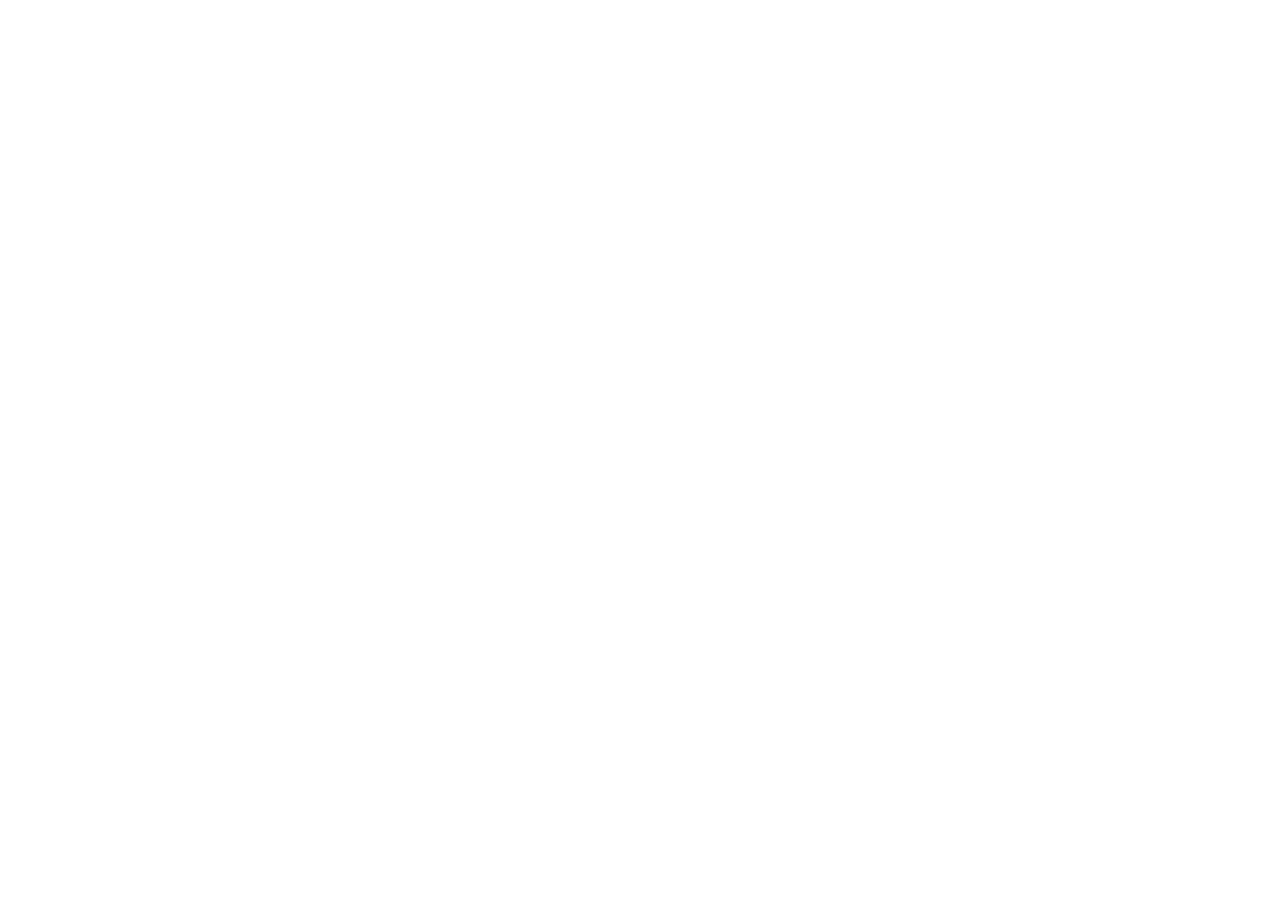
==== advanced-css-and-sass/Natours/index.html @ 073a00e6 "reorganizing folder" ====
<!DOCTYPE html>
<html lang="en">
    <head>
        <meta charset="UTF-8">
        <meta name="viewport" content="width=device-width, initial-scale=1.0">
        
        <link href="https://fonts.googleapis.com/css?family=Lato:100,300,400,700,900" rel="stylesheet">

        <link rel="stylesheet" href="css/icon-font.css">
        <link rel="stylesheet" href="css/style.css">
        <link rel="shortcut icon" type="image/png" href="img/favicon.png">
        
        <title>Natours | Exciting tours for adventurous people</title>
    </head>
    <body>
        
        
    </body>
</html>
---- advanced-css-and-sass/Natours/css/style.css ----
/*
COLORS:

Light green: #7ed56f
Medium green: #55c57a
Dark green: #28b485

*/
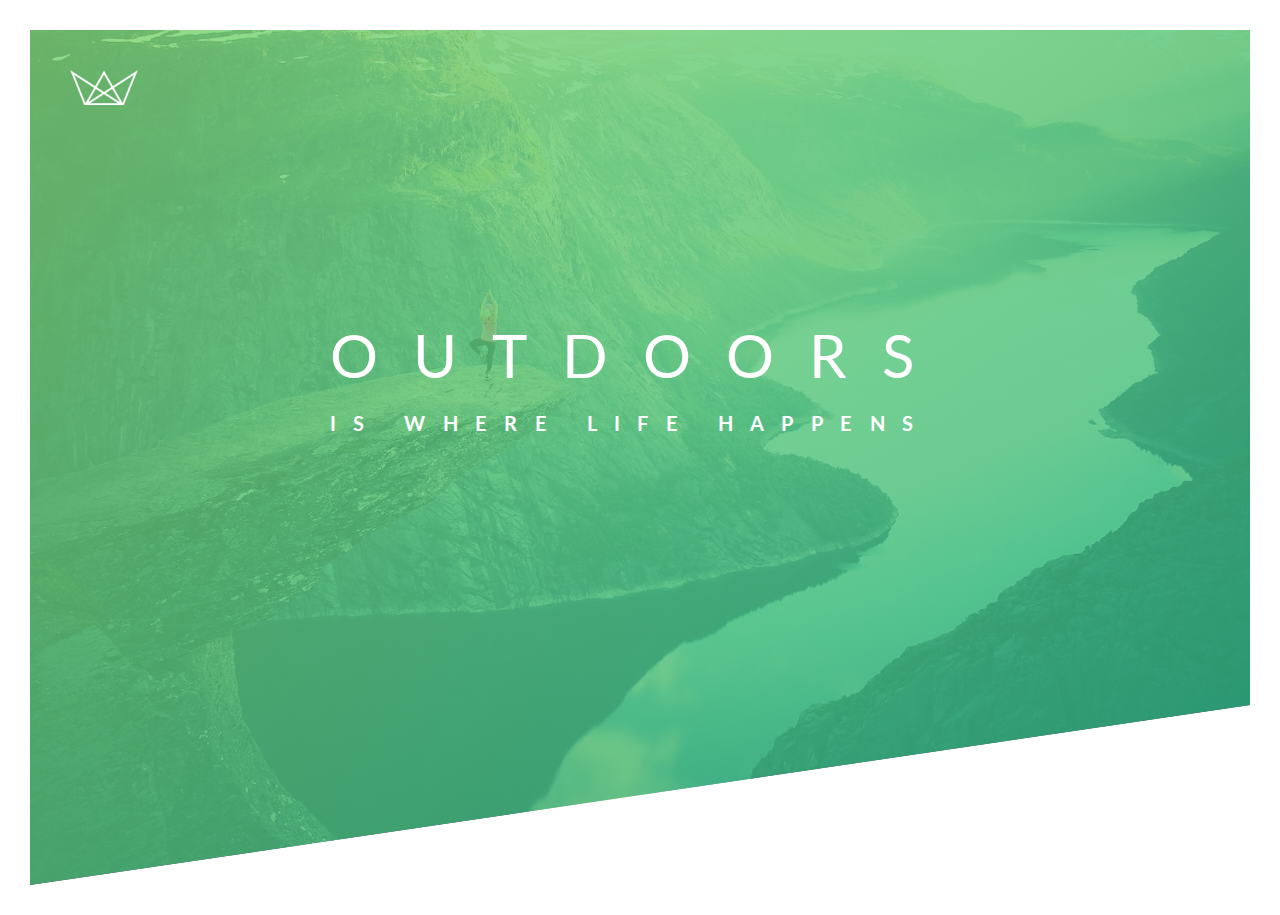
==== commit 096637ee: "building the header" ====
--- a/advanced-css-and-sass/Natours/index.html
+++ b/advanced-css-and-sass/Natours/index.html
@@ -13,7 +13,22 @@
         <title>Natours | Exciting tours for adventurous people</title>
     </head>
     <body>
-        
+        <header class="header">
+           <div class="logo-box">
+               <img src="img/logo-white.png" alt="Logo" class="logo">
+           
+            </div>
+            
+            <div class="text-box">
+                <h1 class="heading-primary">
+                    <span class="heading-primary-main">Outdoors</span>
+                    <span class="heading-primary-sub">is where life happens</span>
+
+                </h1>
+                
+            </div>
+
+        </header>        
         
     </body>
 </html>
--- a/advanced-css-and-sass/Natours/css/style.css
+++ b/advanced-css-and-sass/Natours/css/style.css
@@ -5,4 +5,75 @@
 Medium green: #55c57a
 Dark green: #28b485
 
-*/+*/
+
+* {
+    margin: 0;
+    padding: 0;
+    box-sizing: border-box;
+
+}
+
+body {
+    font-family: "Lato", sans-serif;
+    font-weight: 400;
+    font-size: 16px;
+    line-height: 1.7;
+    color: #777;
+    padding: 30px;
+
+}
+
+.header {
+    height: 95vh;
+    background-image: linear-gradient(to right bottom, 
+                    rgba(126, 213, 111, 0.8), rgba(40, 180, 133, 0.8)), 
+                    url("../img/hero.jpg");
+    background-size: cover;
+    background-position: top;
+    position: relative;
+    clip-path: polygon(0 0, 100% 0, 100% 75vh, 0 100%);
+
+}
+
+.logo-box {
+    position: absolute;
+    top: 40px;  
+    left: 40px;
+
+}
+
+.logo {
+    height: 35px;
+
+}
+
+.text-box {
+    position: absolute;
+    top: 40%;
+    left: 50%;
+    transform: translate(-50%, -50%);
+
+}
+
+.heading-primary {
+    color: white;
+    text-transform: uppercase;
+
+}
+
+.heading-primary-main {
+    display: block;
+    font-size: 60px;
+    font-weight: 400;
+    letter-spacing: 35px;
+
+}
+
+.heading-primary-sub {
+    display: block;
+    font-size: 20px;
+    font-weight: 700;
+    letter-spacing: 17.4px;   
+
+}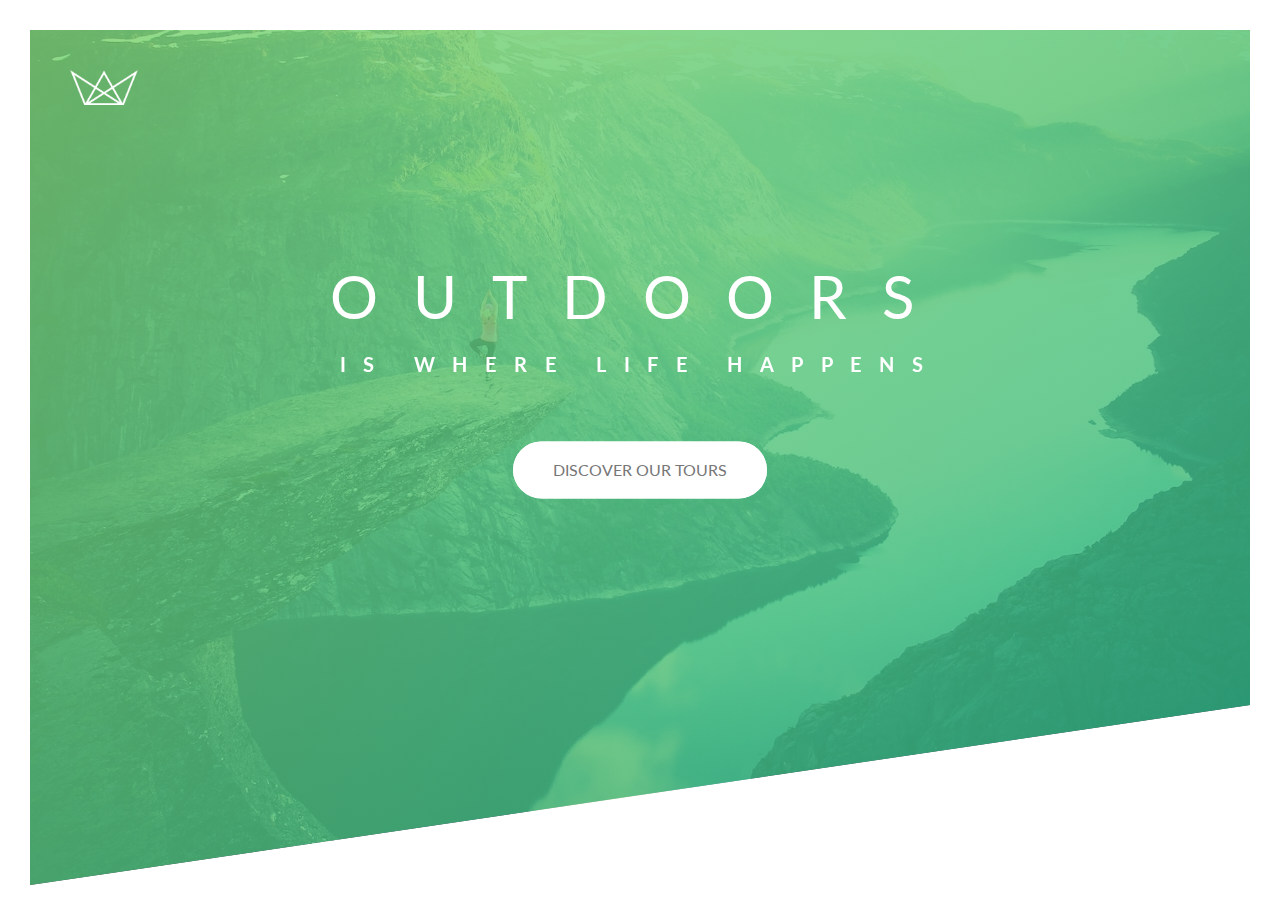
==== commit 1bcfaa5e: "header completed + animations" ====
--- a/advanced-css-and-sass/Natours/index.html
+++ b/advanced-css-and-sass/Natours/index.html
@@ -25,7 +25,8 @@
                     <span class="heading-primary-sub">is where life happens</span>
 
                 </h1>
-                
+
+                <a href="#" class="btn btn-white btn-animated">Discover our tours</a>
             </div>
 
         </header>        
--- a/advanced-css-and-sass/Natours/css/style.css
+++ b/advanced-css-and-sass/Natours/css/style.css
@@ -54,11 +54,16 @@
     left: 50%;
     transform: translate(-50%, -50%);
 
+    text-align: center;
+
 }
 
 .heading-primary {
     color: white;
     text-transform: uppercase;
+    
+    backface-visibility: hidden;
+    margin-bottom: 60px;
 
 }
 
@@ -68,6 +73,10 @@
     font-weight: 400;
     letter-spacing: 35px;
 
+    animation-name: moveInLeft;
+    animation-duration: 1.5s;
+    animation-timing-function: ease-out;
+
 }
 
 .heading-primary-sub {
@@ -76,4 +85,124 @@
     font-weight: 700;
     letter-spacing: 17.4px;   
 
+    
+    animation-name: moveInRight;
+    animation-duration: 1.5s;
+    animation-timing-function: ease-out;
+}
+
+@keyframes moveInLeft {
+    0% {
+        opacity: 0;
+        transform: translateX(-100px);
+
+    }
+
+    80% {
+        transform: translateX(10px);
+
+    }
+
+    100% {
+                opacity: 1;
+        transform: translate(0);
+        
+    }
+}
+
+@keyframes moveInRight {
+    0% {
+        opacity: 0;
+        transform: translateX(100px);
+
+    }
+
+    80% {
+        transform: translateX(-10px);
+
+    }
+
+    100% {
+        opacity: 1;
+        transform: translate(0);
+        
+    }
+}
+
+@keyframes moveInBottom {
+    0% {
+        opacity: 0;
+        transform: translateY(30px);
+
+    }
+
+    100% {
+        opacity: 1;
+        transform: translate(0);
+        
+    }
+
+}
+
+.btn:link,
+.btn:visited {
+    text-transform: uppercase;
+    text-decoration: none;
+    padding: 15px 40px;
+    display: inline-block;
+    border-radius: 100px;
+    transition: all .2s;
+    position: relative;
+
+}
+
+.btn:hover {
+    transform: translateY(-3px);
+    box-shadow: 0 5px 10px rgba(0,0,0,.2);
+}
+
+
+.btn:active {
+    transform: translateY(-1px);
+
+}
+
+.btn-white {
+    background-color: white;
+    color: #777;
+
+}
+
+.btn::after {
+    content: "";
+    display: inline-block;
+    height: 100%;
+    width: 100%;
+    border-radius: 100px;
+    position: absolute;
+    top: 0;
+    left: 0;
+    z-index: -1;
+    transition: all .4s;
+
+}
+
+
+.btn-white::after {
+    background-color: white;
+
+}
+
+.btn:hover::after {
+    transform: scaleX(1.4) scaleY(1.6);
+    opacity: 0;
+}
+
+.btn-animated {
+    animation-name: moveInBottom;
+    animation-duration: 1.5s;
+    animation-timing-function: ease-out;
+    animation-delay: .75s;  
+    animation-fill-mode: backwards;
+
 }